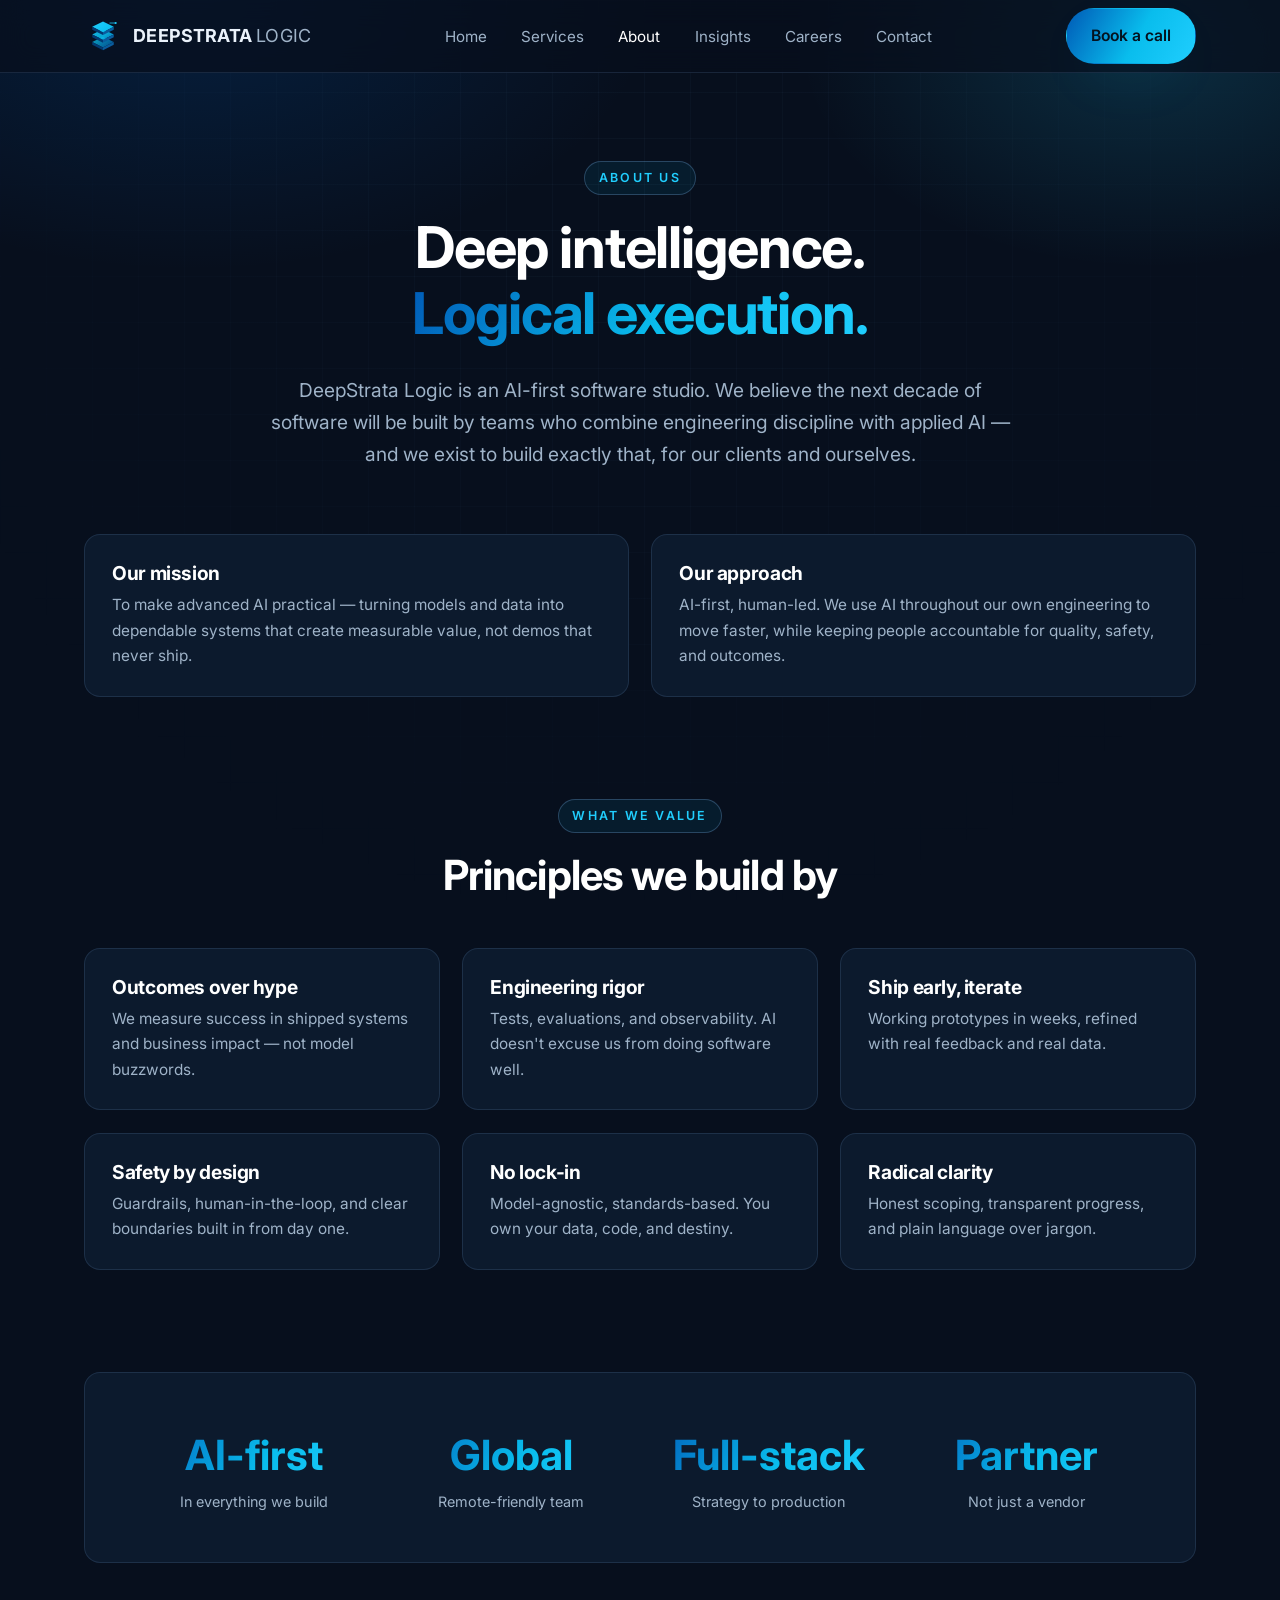
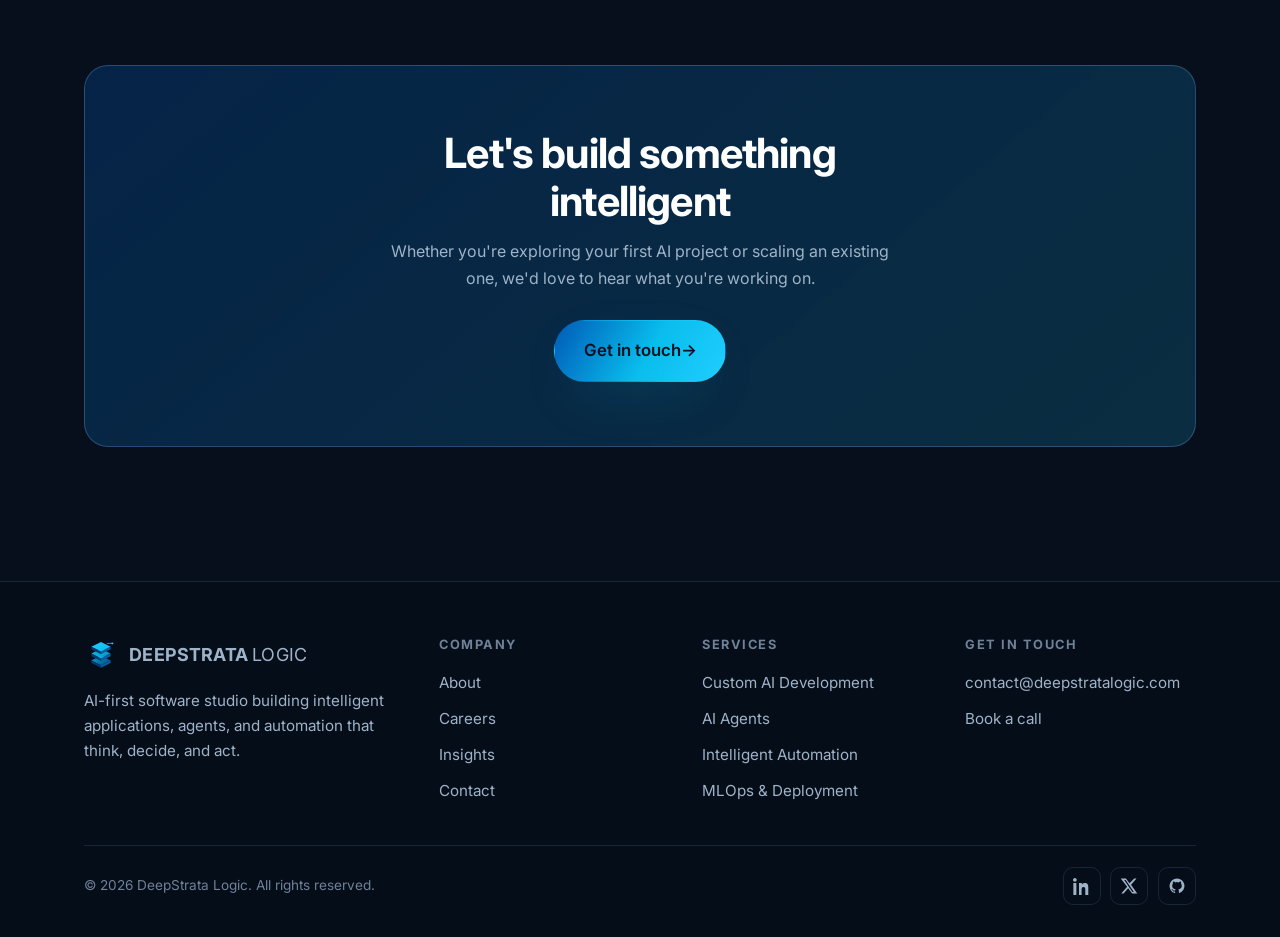
==== about.html @ fe8abc18 "Redesign site: responsive dark-theme multi-page portal Build out the DeepStrata Logic marketing site" ====
<!DOCTYPE html>
<html lang="en">
<head>
  <meta charset="UTF-8">
  <meta name="viewport" content="width=device-width, initial-scale=1.0">
  <title>About — DeepStrata Logic</title>
  <meta name="description" content="DeepStrata Logic is an AI-first software studio. Learn about our mission, values, and how we build AI systems that think, decide, and act.">
  <link rel="icon" type="image/svg+xml" href="assets/favicon.svg">
  <link rel="apple-touch-icon" href="assets/favicon.svg">
  <meta name="theme-color" content="#070f1d">
  <link rel="preconnect" href="https://fonts.googleapis.com">
  <link rel="preconnect" href="https://fonts.gstatic.com" crossorigin>
  <link href="https://fonts.googleapis.com/css2?family=Inter:wght@300;400;500;600;700;800&display=swap" rel="stylesheet">
  <link rel="stylesheet" href="assets/styles.css">
</head>
<body>
  <header class="site-header">
    <div class="container nav">
      <a class="brand" href="index.html" aria-label="DeepStrata Logic home">
        <img src="assets/logo-mark.svg" alt="">
        <span class="brand-word">DEEPSTRATA <span class="thin">LOGIC</span></span>
      </a>
      <nav>
        <ul class="nav-links">
          <li><a href="index.html">Home</a></li>
          <li><a href="services.html">Services</a></li>
          <li><a href="about.html" class="active">About</a></li>
          <li><a href="blog.html">Insights</a></li>
          <li><a href="careers.html">Careers</a></li>
          <li><a href="contact.html">Contact</a></li>
          <li class="nav-links-cta"><a class="btn btn-primary" href="contact.html">Book a call</a></li>
        </ul>
      </nav>
      <div class="nav-cta">
        <a class="btn btn-primary" href="contact.html">Book a call</a>
        <button class="nav-toggle" aria-label="Toggle menu" aria-expanded="false">
          <svg viewBox="0 0 24 24" fill="none" stroke="currentColor" stroke-width="2"><path d="M4 7h16M4 12h16M4 17h16" stroke-linecap="round"/></svg>
        </button>
      </div>
    </div>
  </header>

  <main>
    <section class="page-hero">
      <div class="container">
        <span class="eyebrow reveal">About us</span>
        <h1 class="reveal">Deep intelligence.<br><span class="text-grad">Logical execution.</span></h1>
        <p class="lead reveal">DeepStrata Logic is an AI-first software studio. We believe the next decade of software will be built by teams who combine engineering discipline with applied AI — and we exist to build exactly that, for our clients and ourselves.</p>
      </div>
    </section>

    <section class="section" style="padding-top:1rem">
      <div class="container">
        <div class="grid grid-2" style="gap:1.4rem">
          <div class="card reveal">
            <h3>Our mission</h3>
            <p class="muted">To make advanced AI practical — turning models and data into dependable systems that create measurable value, not demos that never ship.</p>
          </div>
          <div class="card reveal">
            <h3>Our approach</h3>
            <p class="muted">AI-first, human-led. We use AI throughout our own engineering to move faster, while keeping people accountable for quality, safety, and outcomes.</p>
          </div>
        </div>
      </div>
    </section>

    <section class="section" style="padding-top:0">
      <div class="container">
        <div class="section-head center reveal">
          <span class="eyebrow">What we value</span>
          <h2>Principles we build by</h2>
        </div>
        <div class="grid grid-3">
          <div class="card reveal"><h3>Outcomes over hype</h3><p class="muted">We measure success in shipped systems and business impact — not model buzzwords.</p></div>
          <div class="card reveal"><h3>Engineering rigor</h3><p class="muted">Tests, evaluations, and observability. AI doesn't excuse us from doing software well.</p></div>
          <div class="card reveal"><h3>Ship early, iterate</h3><p class="muted">Working prototypes in weeks, refined with real feedback and real data.</p></div>
          <div class="card reveal"><h3>Safety by design</h3><p class="muted">Guardrails, human-in-the-loop, and clear boundaries built in from day one.</p></div>
          <div class="card reveal"><h3>No lock-in</h3><p class="muted">Model-agnostic, standards-based. You own your data, code, and destiny.</p></div>
          <div class="card reveal"><h3>Radical clarity</h3><p class="muted">Honest scoping, transparent progress, and plain language over jargon.</p></div>
        </div>
      </div>
    </section>

    <section class="section" style="padding-top:0">
      <div class="container">
        <div class="card reveal" style="padding:clamp(2rem,4vw,3rem)">
          <div class="stats-band">
            <div><div class="num text-grad">AI-first</div><div class="lbl">In everything we build</div></div>
            <div><div class="num text-grad">Global</div><div class="lbl">Remote-friendly team</div></div>
            <div><div class="num text-grad">Full-stack</div><div class="lbl">Strategy to production</div></div>
            <div><div class="num text-grad">Partner</div><div class="lbl">Not just a vendor</div></div>
          </div>
        </div>
      </div>
    </section>

    <section class="section" style="padding-top:0">
      <div class="container">
        <div class="cta-band reveal">
          <h2>Let's build something intelligent</h2>
          <p>Whether you're exploring your first AI project or scaling an existing one, we'd love to hear what you're working on.</p>
          <a class="btn btn-primary btn-lg" href="contact.html"><span class="btn-arrow">Get in touch</span></a>
        </div>
      </div>
    </section>
  </main>

  <footer class="site-footer">
    <div class="container">
      <div class="footer-grid">
        <div class="footer-brand">
          <a class="brand" href="index.html" style="margin-bottom:1rem">
            <img src="assets/logo-mark.svg" alt="" style="width:34px;height:34px">
            <span class="brand-word">DEEPSTRATA <span class="thin">LOGIC</span></span>
          </a>
          <p>AI-first software studio building intelligent applications, agents, and automation that think, decide, and act.</p>
        </div>
        <div><h4>Company</h4><ul>
          <li><a href="about.html">About</a></li><li><a href="careers.html">Careers</a></li>
          <li><a href="blog.html">Insights</a></li><li><a href="contact.html">Contact</a></li>
        </ul></div>
        <div><h4>Services</h4><ul>
          <li><a href="services.html">Custom AI Development</a></li><li><a href="services.html">AI Agents</a></li>
          <li><a href="services.html">Intelligent Automation</a></li><li><a href="services.html">MLOps & Deployment</a></li>
        </ul></div>
        <div><h4>Get in touch</h4><ul>
          <li><a href="mailto:contact@deepstratalogic.com">contact@deepstratalogic.com</a></li>
          <li><a href="contact.html">Book a call</a></li>
        </ul></div>
      </div>
      <div class="footer-bottom">
        <span>© <span id="year">2026</span> DeepStrata Logic. All rights reserved.</span>
        <div class="social">
          <a href="#" aria-label="LinkedIn"><svg viewBox="0 0 24 24" fill="currentColor"><path d="M4.98 3.5A2.5 2.5 0 1 1 0 3.5a2.5 2.5 0 0 1 4.98 0zM.5 8h4V24h-4V8zM8 8h3.8v2.2h.05c.53-1 1.83-2.2 3.77-2.2 4.03 0 4.78 2.65 4.78 6.1V24h-4v-6.9c0-1.65-.03-3.77-2.3-3.77-2.3 0-2.65 1.8-2.65 3.65V24H8V8z"/></svg></a>
          <a href="#" aria-label="X"><svg viewBox="0 0 24 24" fill="currentColor"><path d="M18.9 2H22l-7.3 8.3L23 22h-6.8l-5.3-6.9L4.8 22H1.7l7.8-8.9L1 2h6.9l4.8 6.3L18.9 2zm-2.4 18h1.9L7.6 4H5.6l10.9 16z"/></svg></a>
          <a href="#" aria-label="GitHub"><svg viewBox="0 0 24 24" fill="currentColor"><path d="M12 2a10 10 0 0 0-3.16 19.49c.5.09.68-.22.68-.48v-1.7c-2.78.6-3.37-1.34-3.37-1.34-.45-1.16-1.11-1.47-1.11-1.47-.9-.62.07-.6.07-.6 1 .07 1.53 1.03 1.53 1.03.9 1.53 2.34 1.09 2.91.83.09-.65.35-1.09.63-1.34-2.22-.25-4.55-1.11-4.55-4.94 0-1.09.39-1.98 1.03-2.68-.1-.25-.45-1.27.1-2.65 0 0 .84-.27 2.75 1.02a9.6 9.6 0 0 1 5 0c1.91-1.29 2.75-1.02 2.75-1.02.55 1.38.2 2.4.1 2.65.64.7 1.03 1.59 1.03 2.68 0 3.84-2.34 4.68-4.57 4.93.36.31.68.92.68 1.85v2.74c0 .27.18.58.69.48A10 10 0 0 0 12 2z"/></svg></a>
        </div>
      </div>
    </div>
  </footer>

  <script src="assets/main.js"></script>
</body>
</html>
---- assets/styles.css ----
/* ==========================================================================
   DeepStrata Logic — shared stylesheet (dark theme)
   Brand: #005AB6 (blue) · #09BDED (sky) · #20CEFE (cyan) · #FFFFFF
   Type:  Inter (Bold headings, Regular body)
   ========================================================================== */

:root {
  --navy-900: #060f1c;
  --navy-850: #0a1626;
  --navy-800: #0d1c30;
  --navy-700: #12263f;
  --navy-600: #1b3a5c;
  --blue: #005AB6;
  --sky: #09BDED;
  --cyan: #20CEFE;
  --white: #ffffff;

  --bg: #070f1d;
  --surface: #0c1a2d;
  --surface-2: #10233b;
  --border: rgba(120, 160, 210, 0.16);
  --border-strong: rgba(120, 170, 220, 0.3);

  --text: #eaf2fb;
  --text-muted: #9fb3c8;
  --text-dim: #6f8298;

  --grad: linear-gradient(120deg, #005AB6 0%, #09BDED 55%, #20CEFE 100%);
  --grad-soft: linear-gradient(120deg, rgba(0,90,182,0.16), rgba(32,206,254,0.14));

  --radius: 16px;
  --radius-sm: 10px;
  --shadow: 0 24px 60px -30px rgba(0, 0, 0, 0.85);
  --shadow-glow: 0 20px 60px -25px rgba(9, 189, 237, 0.45);

  --maxw: 1160px;
  --space: clamp(4rem, 8vw, 7rem);
}

*, *::before, *::after { box-sizing: border-box; }

html { scroll-behavior: smooth; -webkit-text-size-adjust: 100%; }

body {
  margin: 0;
  font-family: 'Inter', system-ui, -apple-system, Segoe UI, Roboto, sans-serif;
  background: var(--bg);
  color: var(--text);
  line-height: 1.65;
  -webkit-font-smoothing: antialiased;
  overflow-x: hidden;
}

/* Ambient background glows */
body::before {
  content: "";
  position: fixed;
  inset: 0;
  z-index: -2;
  background:
    radial-gradient(60% 50% at 15% 0%, rgba(0, 90, 182, 0.22), transparent 60%),
    radial-gradient(50% 45% at 90% 5%, rgba(32, 206, 254, 0.16), transparent 55%),
    var(--bg);
}
body::after {
  content: "";
  position: fixed;
  inset: 0;
  z-index: -1;
  background-image:
    linear-gradient(to right, rgba(120, 170, 220, 0.045) 1px, transparent 1px),
    linear-gradient(to bottom, rgba(120, 170, 220, 0.045) 1px, transparent 1px);
  background-size: 46px 46px;
  mask-image: radial-gradient(circle at 50% 20%, #000 0%, transparent 80%);
  -webkit-mask-image: radial-gradient(circle at 50% 20%, #000 0%, transparent 80%);
}

img { max-width: 100%; display: block; }
a { color: inherit; text-decoration: none; }

h1, h2, h3, h4 { line-height: 1.15; margin: 0 0 0.5em; font-weight: 700; letter-spacing: -0.02em; color: #fff; overflow-wrap: break-word; }
h1 { font-size: clamp(2.2rem, 5.2vw, 3.6rem); }
h2 { font-size: clamp(1.7rem, 3.6vw, 2.6rem); }
h3 { font-size: 1.2rem; }
p { margin: 0 0 1rem; }

.container { width: 100%; max-width: var(--maxw); margin: 0 auto; padding: 0 1.5rem; }
.section { padding: var(--space) 0; }
.text-grad {
  background: var(--grad);
  -webkit-background-clip: text; background-clip: text; color: transparent;
}
.center { text-align: center; }
.muted { color: var(--text-muted); }
.sr-only { position: absolute; width: 1px; height: 1px; padding: 0; margin: -1px; overflow: hidden; clip: rect(0,0,0,0); white-space: nowrap; border: 0; }
.eyebrow {
  display: inline-block;
  font-size: 0.78rem; font-weight: 600; letter-spacing: 0.18em; text-transform: uppercase;
  color: var(--cyan);
  padding: 0.35rem 0.85rem;
  border: 1px solid var(--border-strong);
  border-radius: 999px;
  background: rgba(9, 189, 237, 0.08);
  margin-bottom: 1.2rem;
}
.lead { font-size: clamp(1.05rem, 1.6vw, 1.2rem); color: var(--text-muted); max-width: 62ch; }
.section-head { max-width: 60ch; margin: 0 auto 3rem; }
.section-head.center { text-align: center; }

/* ---------- Buttons ---------- */
.btn {
  display: inline-flex; align-items: center; gap: 0.5rem;
  font-weight: 600; font-size: 0.98rem;
  padding: 0.85rem 1.5rem; border-radius: 999px;
  border: 1px solid transparent; cursor: pointer;
  transition: transform .18s ease, box-shadow .18s ease, background .18s ease, border-color .18s ease;
  white-space: nowrap;
}
.btn:hover { transform: translateY(-2px); }
.btn-primary { background: var(--grad); color: #04121f; box-shadow: var(--shadow-glow); }
.btn-primary:hover { box-shadow: 0 26px 70px -22px rgba(9,189,237,.6); }
.btn-ghost { background: rgba(255,255,255,0.03); color: #fff; border-color: var(--border-strong); }
.btn-ghost:hover { background: rgba(255,255,255,0.07); border-color: var(--cyan); }
.btn-lg { padding: 1rem 1.8rem; font-size: 1.05rem; }
.btn-arrow::after { content: "\2192"; transition: transform .18s ease; }
.btn:hover .btn-arrow::after, .btn-arrow:hover::after { transform: translateX(3px); }

/* ---------- Header / nav ---------- */
.site-header {
  position: sticky; top: 0; z-index: 50;
  backdrop-filter: blur(14px);
  background: rgba(7, 15, 29, 0.72);
  border-bottom: 1px solid var(--border);
}
.nav {
  display: flex; align-items: center; justify-content: space-between;
  height: 72px;
}
.brand { display: flex; align-items: center; gap: 0.7rem; font-weight: 700; }
.brand img { width: 38px; height: 38px; }
.brand-word { font-size: 1.12rem; letter-spacing: 0.01em; }
.brand-word .thin { font-weight: 400; color: var(--text-muted); }
.nav-links { display: flex; align-items: center; gap: 0.35rem; list-style: none; margin: 0; padding: 0; }
.nav-links a {
  padding: 0.5rem 0.9rem; border-radius: 999px;
  font-size: 0.95rem; color: var(--text-muted);
  transition: color .15s, background .15s;
}
.nav-links a:hover { color: #fff; background: rgba(255,255,255,0.05); }
.nav-links a.active { color: #fff; }
.nav-cta { display: flex; align-items: center; gap: 0.6rem; }
.nav-toggle {
  display: none; background: none; border: 1px solid var(--border-strong);
  border-radius: 10px; width: 42px; height: 42px; cursor: pointer;
  color: #fff; align-items: center; justify-content: center;
}
.nav-toggle svg { width: 22px; height: 22px; }

/* ---------- Hero ---------- */
.hero { padding: clamp(3.5rem, 8vw, 6.5rem) 0 clamp(3rem, 6vw, 5rem); }
.hero-grid { display: grid; grid-template-columns: 1.1fr 0.9fr; gap: 3rem; align-items: center; }
.hero-grid > * { min-width: 0; }
.hero-visual { overflow: hidden; }
.codeline { overflow-wrap: anywhere; }
.hero h1 { margin-bottom: 1.1rem; }
.hero .lead { margin-bottom: 2rem; }
.hero-actions { display: flex; flex-wrap: wrap; gap: 0.9rem; margin-bottom: 2.4rem; }
.hero-stats { display: flex; flex-wrap: wrap; gap: 2rem; }
.hero-stats .num { font-size: 1.7rem; font-weight: 700; color: #fff; }
.hero-stats .lbl { font-size: 0.85rem; color: var(--text-dim); }

/* Hero visual (floating panel) */
.hero-visual {
  position: relative; border-radius: 22px; padding: 1.6rem;
  background: linear-gradient(160deg, rgba(16,35,59,0.9), rgba(8,18,32,0.9));
  border: 1px solid var(--border); box-shadow: var(--shadow);
}
.hero-visual .glow {
  position: absolute; inset: -1px; border-radius: 22px; padding: 1px;
  background: var(--grad); -webkit-mask: linear-gradient(#000 0 0) content-box, linear-gradient(#000 0 0);
  -webkit-mask-composite: xor; mask-composite: exclude; opacity: 0.5; pointer-events: none;
}
.codeline { display: flex; gap: 0.5rem; align-items: center; font-family: ui-monospace, SFMono-Regular, Menlo, monospace; font-size: 0.82rem; color: var(--text-muted); padding: 0.35rem 0; }
.codeline .dot { width: 8px; height: 8px; border-radius: 50%; background: var(--cyan); flex: none; }
.hero-visual .bar { height: 8px; border-radius: 999px; background: rgba(120,170,220,0.12); margin: 0.55rem 0; overflow: hidden; }
.hero-visual .bar i { display: block; height: 100%; background: var(--grad); border-radius: 999px; }
.hero-visual .chip { display:inline-block; font-size:.72rem; padding:.25rem .6rem; border-radius:999px; border:1px solid var(--border-strong); color:var(--cyan); margin:.2rem .3rem 0 0;}

/* ---------- Cards / grids ---------- */
.grid { display: grid; gap: 1.4rem; }
.grid-2 { grid-template-columns: repeat(2, 1fr); }
.grid-3 { grid-template-columns: repeat(3, 1fr); }
.grid-4 { grid-template-columns: repeat(4, 1fr); }

.card {
  background: var(--surface);
  border: 1px solid var(--border);
  border-radius: var(--radius);
  padding: 1.7rem;
  transition: transform .2s ease, border-color .2s ease, box-shadow .2s ease;
}
.card:hover { transform: translateY(-4px); border-color: var(--border-strong); box-shadow: var(--shadow); }
.card h3 { margin-bottom: 0.5rem; }
.card p { color: var(--text-muted); margin: 0; font-size: 0.96rem; }
.card .icon {
  width: 48px; height: 48px; border-radius: 12px; margin-bottom: 1.1rem;
  display: grid; place-items: center;
  background: var(--grad-soft); border: 1px solid var(--border-strong);
  color: var(--cyan);
}
.card .icon svg { width: 24px; height: 24px; }
.card-link { color: var(--cyan); font-weight: 600; font-size: 0.9rem; display: inline-flex; gap: .35rem; margin-top: 1rem; }

/* Feature list with numbers */
.steps { counter-reset: step; }
.step { display: flex; gap: 1.1rem; padding: 1.3rem 0; border-top: 1px solid var(--border); }
.step:first-child { border-top: 0; }
.step .n {
  counter-increment: step; flex: none;
  width: 40px; height: 40px; border-radius: 10px; display: grid; place-items: center;
  font-weight: 700; color: #04121f; background: var(--grad);
}
.step .n::before { content: counter(step, decimal-leading-zero); }
.step h3 { margin-bottom: .25rem; }
.step p { color: var(--text-muted); margin: 0; }

/* Stat band */
.stats-band { display: grid; grid-template-columns: repeat(4,1fr); gap: 1rem; text-align: center; }
.stats-band .num { font-size: clamp(1.8rem, 4vw, 2.6rem); font-weight: 700; }
.stats-band .lbl { color: var(--text-muted); font-size: 0.9rem; }

/* CTA band */
.cta-band {
  position: relative; overflow: hidden;
  border-radius: 24px; padding: clamp(2.5rem, 5vw, 4rem);
  background: linear-gradient(140deg, rgba(0,90,182,0.28), rgba(32,206,254,0.16));
  border: 1px solid var(--border-strong); text-align: center;
}
.cta-band h2 { max-width: 20ch; margin: 0 auto 0.8rem; }
.cta-band p { color: var(--text-muted); max-width: 52ch; margin: 0 auto 1.8rem; }

/* Pills / tags */
.pill-row { display: flex; flex-wrap: wrap; gap: .6rem; justify-content: center; }
.pill { border: 1px solid var(--border-strong); border-radius: 999px; padding: .5rem 1rem; font-size: .85rem; color: var(--text-muted); background: rgba(255,255,255,.02); }

/* ---------- Page hero (inner pages) ---------- */
.page-hero { padding: clamp(3.5rem, 7vw, 5.5rem) 0 clamp(2rem, 4vw, 3rem); text-align: center; }
.page-hero .lead { margin: 0 auto; }

/* ---------- Blog cards ---------- */
.post { display: flex; flex-direction: column; }
.post .thumb { height: 160px; border-radius: 12px; margin-bottom: 1.1rem; background: var(--grad-soft); border: 1px solid var(--border); position: relative; overflow: hidden; }
.post .thumb::after { content:""; position:absolute; inset:0; background: radial-gradient(circle at 30% 30%, rgba(32,206,254,.35), transparent 60%); }
.post .meta { font-size: .8rem; color: var(--text-dim); display: flex; gap: .6rem; margin-bottom: .5rem; }
.post .tag { color: var(--cyan); }
.post h3 { font-size: 1.1rem; }

/* ---------- Careers ---------- */
.role {
  display: flex; align-items: center; justify-content: space-between; gap: 1rem;
  padding: 1.3rem 1.5rem; border: 1px solid var(--border); border-radius: var(--radius);
  background: var(--surface); transition: border-color .2s, transform .2s;
}
.role:hover { border-color: var(--border-strong); transform: translateY(-2px); }
.role .role-meta { display: flex; gap: .8rem; flex-wrap: wrap; color: var(--text-dim); font-size: .85rem; margin-top: .3rem; }
.role .role-meta span { display: inline-flex; align-items: center; gap: .3rem; }

/* ---------- Forms ---------- */
.form-grid { display: grid; gap: 1.1rem; }
.field { display: flex; flex-direction: column; gap: .4rem; }
.field label { font-size: .85rem; color: var(--text-muted); font-weight: 500; }
.field input, .field textarea, .field select {
  width: 100%; padding: .85rem 1rem; border-radius: var(--radius-sm);
  background: var(--surface-2); border: 1px solid var(--border);
  color: #fff; font: inherit; transition: border-color .15s, box-shadow .15s;
}
.field input:focus, .field textarea:focus, .field select:focus {
  outline: none; border-color: var(--cyan); box-shadow: 0 0 0 3px rgba(32,206,254,.15);
}
.field textarea { resize: vertical; min-height: 130px; }
.contact-grid { display: grid; grid-template-columns: 0.9fr 1.1fr; gap: 3rem; align-items: start; }
.contact-info .item { display: flex; gap: .9rem; padding: 1rem 0; border-top: 1px solid var(--border); }
.contact-info .item:first-child { border-top: 0; }
.contact-info .item .ic { color: var(--cyan); flex: none; }
.contact-info a { color: var(--cyan); }

/* ---------- Footer ---------- */
.site-footer { border-top: 1px solid var(--border); margin-top: 2rem; background: rgba(6,12,24,0.6); }
.footer-grid { display: grid; grid-template-columns: 1.4fr 1fr 1fr 1fr; gap: 2rem; padding: 3.5rem 0 2rem; }
.site-footer h4 { font-size: .8rem; letter-spacing: .12em; text-transform: uppercase; color: var(--text-dim); margin-bottom: 1rem; }
.site-footer ul { list-style: none; margin: 0; padding: 0; }
.site-footer li { margin-bottom: .6rem; }
.site-footer a { color: var(--text-muted); font-size: .95rem; }
.site-footer a:hover { color: #fff; }
.footer-brand p { color: var(--text-muted); font-size: .95rem; max-width: 34ch; }
.footer-bottom { display: flex; flex-wrap: wrap; gap: 1rem; justify-content: space-between; align-items: center; padding: 1.3rem 0 2rem; border-top: 1px solid var(--border); color: var(--text-dim); font-size: .85rem; }
.social { display: flex; gap: .6rem; }
.social a { width: 38px; height: 38px; border-radius: 10px; border: 1px solid var(--border); display: grid; place-items: center; color: var(--text-muted); }
.social a:hover { color: #fff; border-color: var(--cyan); }
.social svg { width: 18px; height: 18px; }

/* ---------- Reveal on scroll ---------- */
.reveal { opacity: 0; transform: translateY(18px); transition: opacity .6s ease, transform .6s ease; }
.reveal.in { opacity: 1; transform: none; }

/* ---------- Responsive ---------- */
@media (max-width: 940px) {
  .hero-grid { grid-template-columns: 1fr; }
  .hero-visual { order: -1; }
  .contact-grid { grid-template-columns: 1fr; }
  .footer-grid { grid-template-columns: 1fr 1fr; }
  .grid-4 { grid-template-columns: repeat(2, 1fr); }
  .stats-band { grid-template-columns: repeat(2, 1fr); gap: 2rem 1rem; }
}
@media (min-width: 761px) {
  .nav-links-cta { display: none; }
}
@media (max-width: 760px) {
  .nav-links, .nav-cta .btn { display: none; }
  .nav-toggle { display: inline-flex; }
  .site-header.open .nav-links {
    display: flex; position: absolute; left: 0; right: 0; top: 72px;
    flex-direction: column; align-items: stretch; gap: .2rem;
    background: rgba(9, 18, 32, 0.98); backdrop-filter: blur(14px);
    padding: 1rem 1.5rem 1.5rem; border-bottom: 1px solid var(--border);
    box-shadow: var(--shadow);
  }
  .site-header.open .nav-links a { padding: .8rem 1rem; border-radius: 10px; }
  .nav-links-cta { margin-top: .5rem; }
  .nav-links-cta a { justify-content: center; }
}
@media (max-width: 620px) {
  .grid-2, .grid-3, .grid-4 { grid-template-columns: 1fr; }
  .footer-grid { grid-template-columns: 1fr; }
  .role { flex-direction: column; align-items: flex-start; }
  .hero-stats { gap: 1.4rem; }
}

@media (prefers-reduced-motion: reduce) {
  * { scroll-behavior: auto !important; }
  .reveal { opacity: 1; transform: none; transition: none; }
}
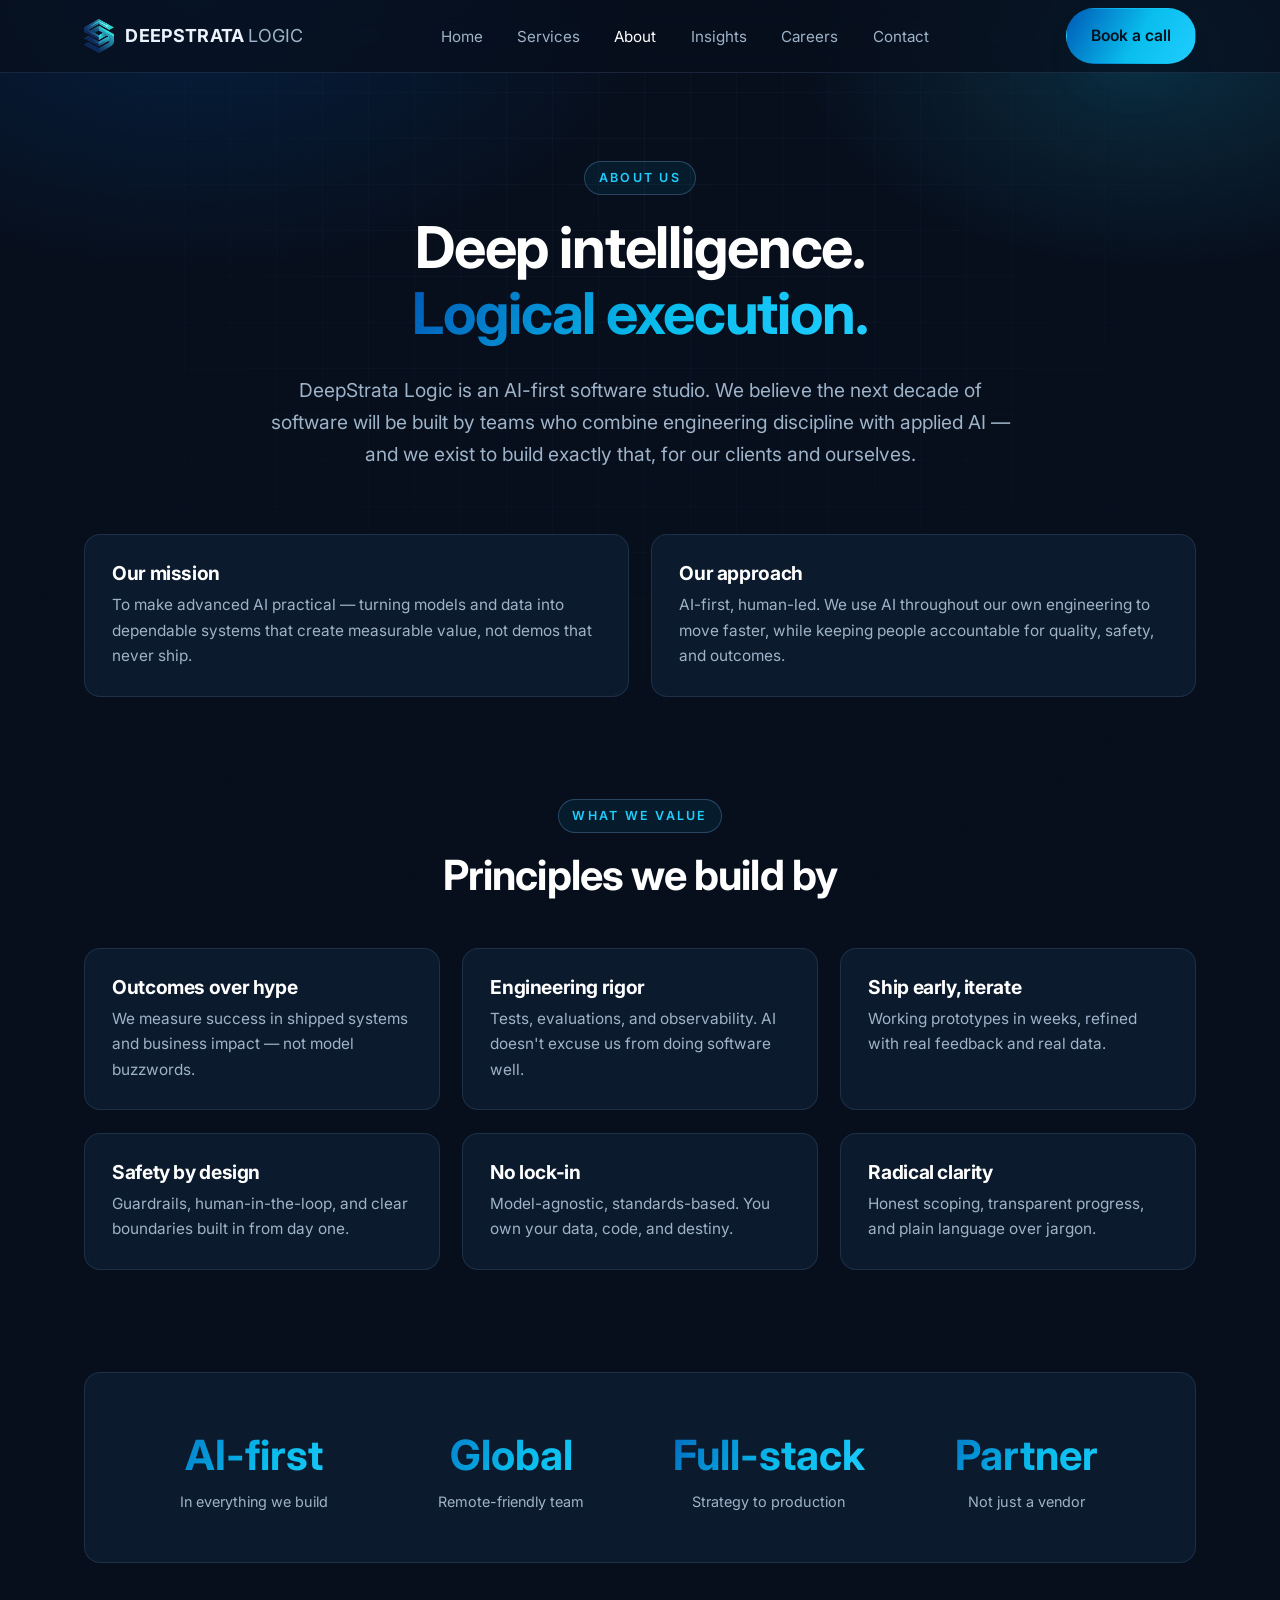
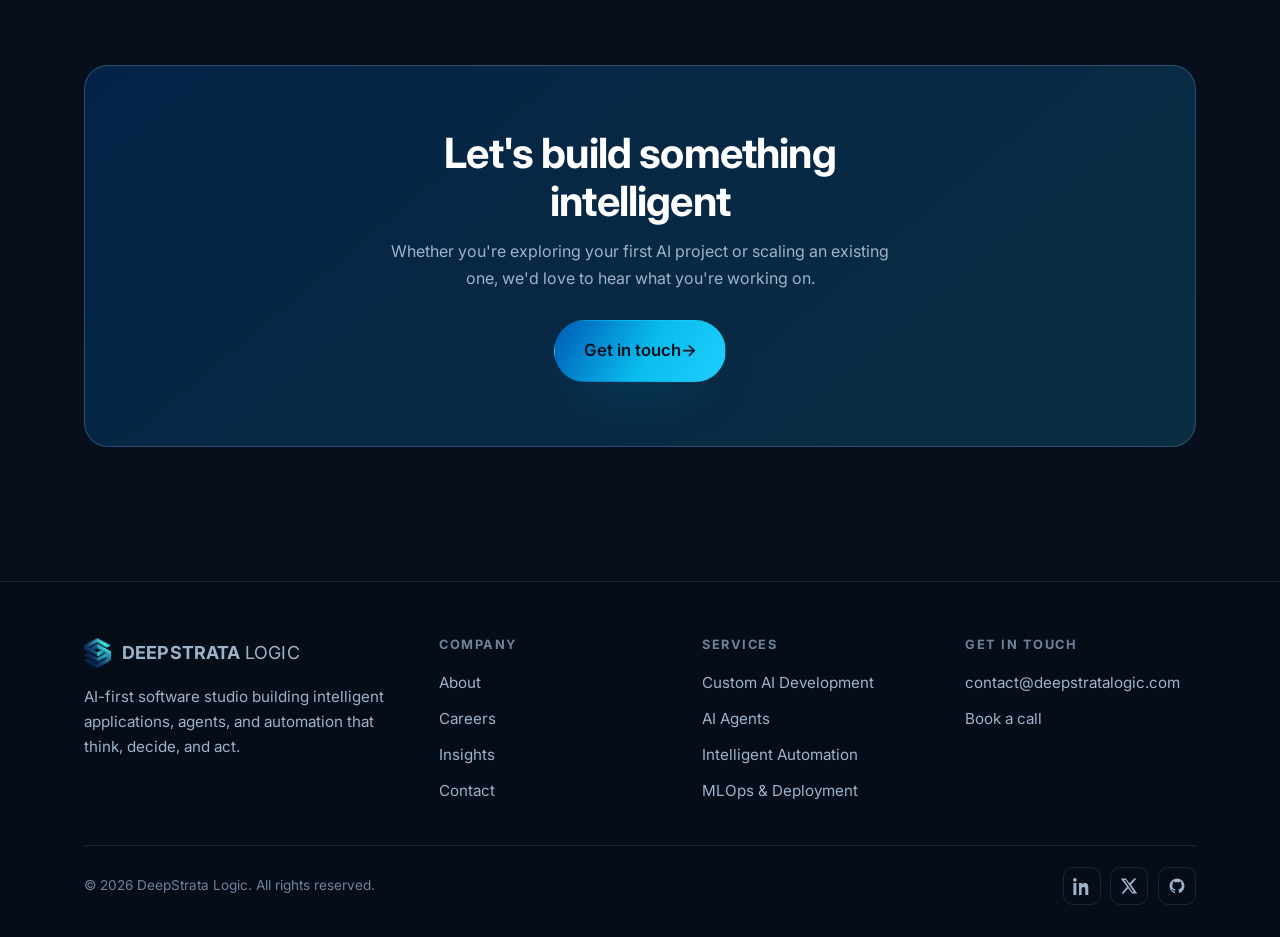
==== commit c23da9ed: "Use real DeepStrata Logic symbol for header logo and favicon Extract the actual isometric symbol fro" ====
--- a/about.html
+++ b/about.html
@@ -5,8 +5,8 @@
   <meta name="viewport" content="width=device-width, initial-scale=1.0">
   <title>About — DeepStrata Logic</title>
   <meta name="description" content="DeepStrata Logic is an AI-first software studio. Learn about our mission, values, and how we build AI systems that think, decide, and act.">
-  <link rel="icon" type="image/svg+xml" href="assets/favicon.svg">
-  <link rel="apple-touch-icon" href="assets/favicon.svg">
+  <link rel="icon" type="image/png" sizes="512x512" href="assets/favicon.png">
+  <link rel="apple-touch-icon" href="assets/apple-touch-icon.png">
   <meta name="theme-color" content="#070f1d">
   <link rel="preconnect" href="https://fonts.googleapis.com">
   <link rel="preconnect" href="https://fonts.gstatic.com" crossorigin>
@@ -17,7 +17,7 @@
   <header class="site-header">
     <div class="container nav">
       <a class="brand" href="index.html" aria-label="DeepStrata Logic home">
-        <img src="assets/logo-mark.svg" alt="">
+        <img src="assets/logo-symbol.png" alt="">
         <span class="brand-word">DEEPSTRATA <span class="thin">LOGIC</span></span>
       </a>
       <nav>
@@ -110,7 +110,7 @@
       <div class="footer-grid">
         <div class="footer-brand">
           <a class="brand" href="index.html" style="margin-bottom:1rem">
-            <img src="assets/logo-mark.svg" alt="" style="width:34px;height:34px">
+            <img src="assets/logo-symbol.png" alt="" style="height:30px;width:auto">
             <span class="brand-word">DEEPSTRATA <span class="thin">LOGIC</span></span>
           </a>
           <p>AI-first software studio building intelligent applications, agents, and automation that think, decide, and act.</p>
--- a/assets/styles.css
+++ b/assets/styles.css
@@ -137,7 +137,7 @@
   height: 72px;
 }
 .brand { display: flex; align-items: center; gap: 0.7rem; font-weight: 700; }
-.brand img { width: 38px; height: 38px; }
+.brand img { height: 34px; width: auto; }
 .brand-word { font-size: 1.12rem; letter-spacing: 0.01em; }
 .brand-word .thin { font-weight: 400; color: var(--text-muted); }
 .nav-links { display: flex; align-items: center; gap: 0.35rem; list-style: none; margin: 0; padding: 0; }
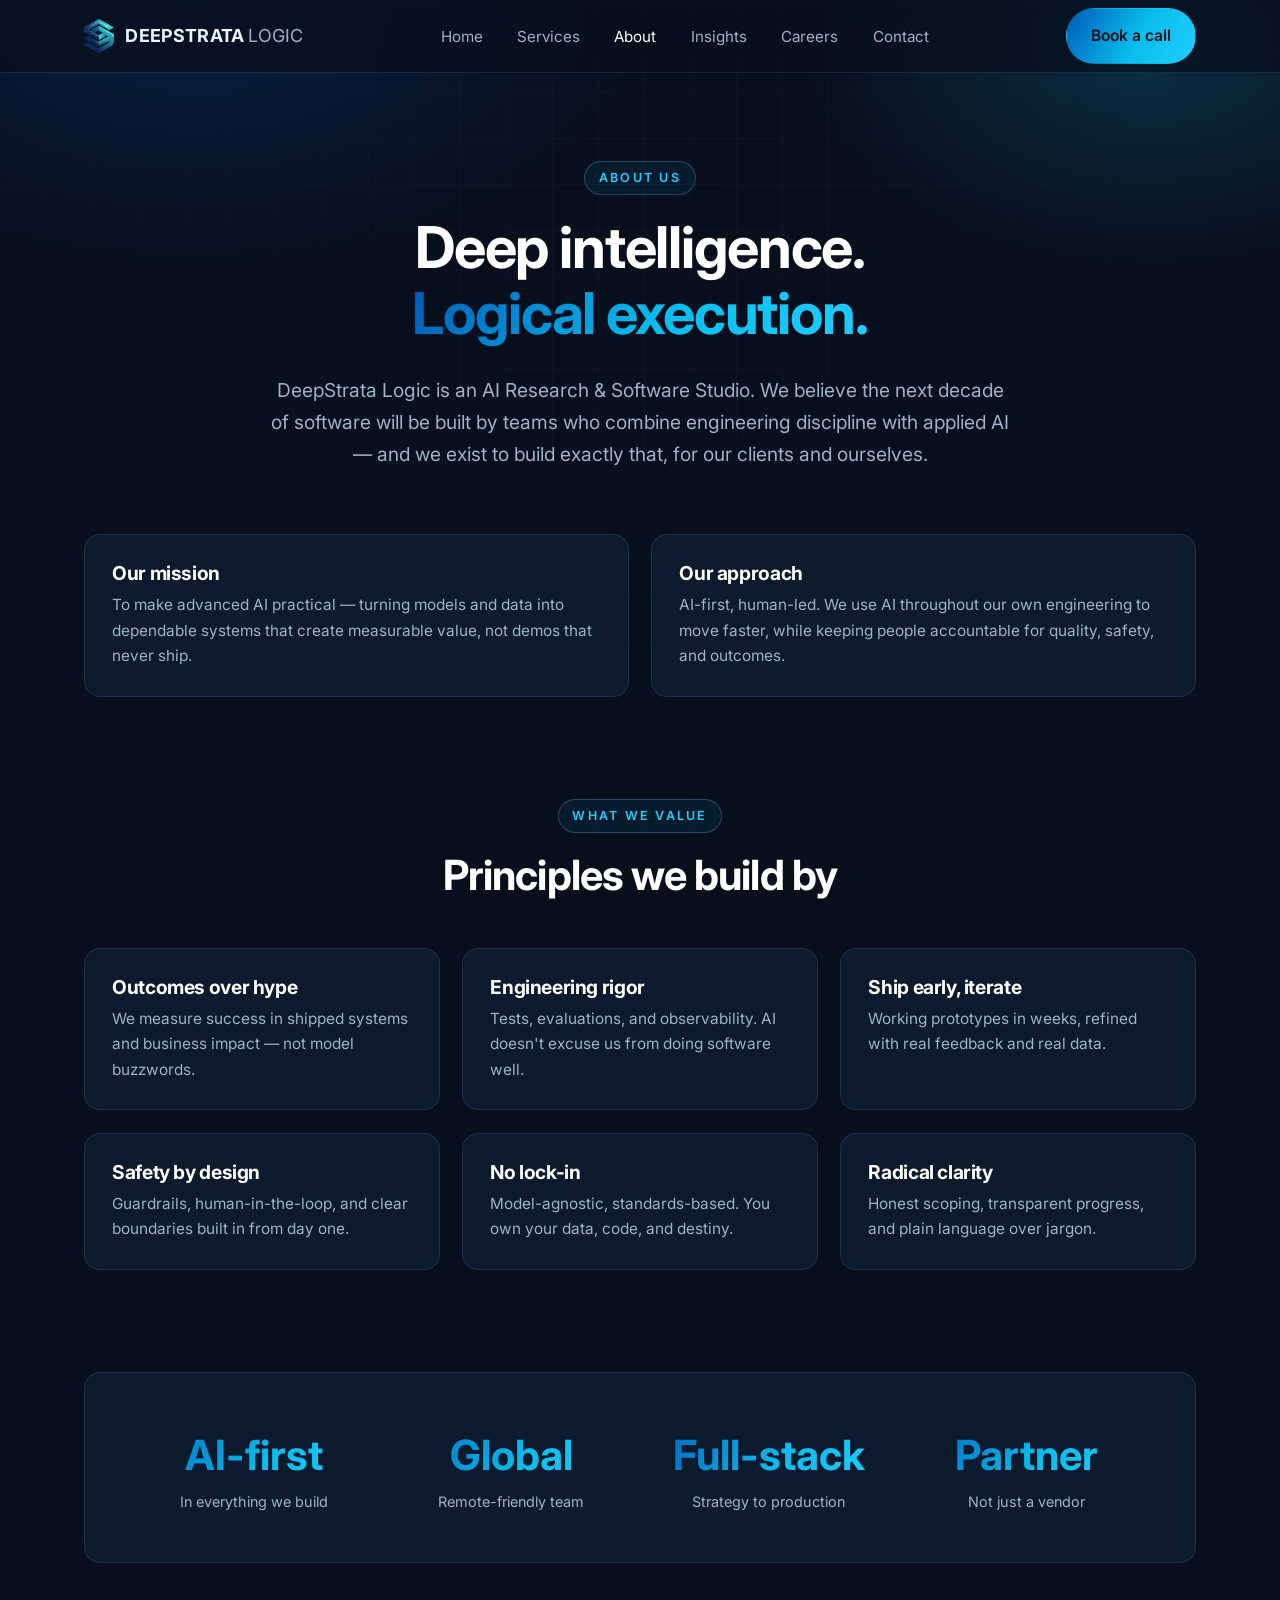
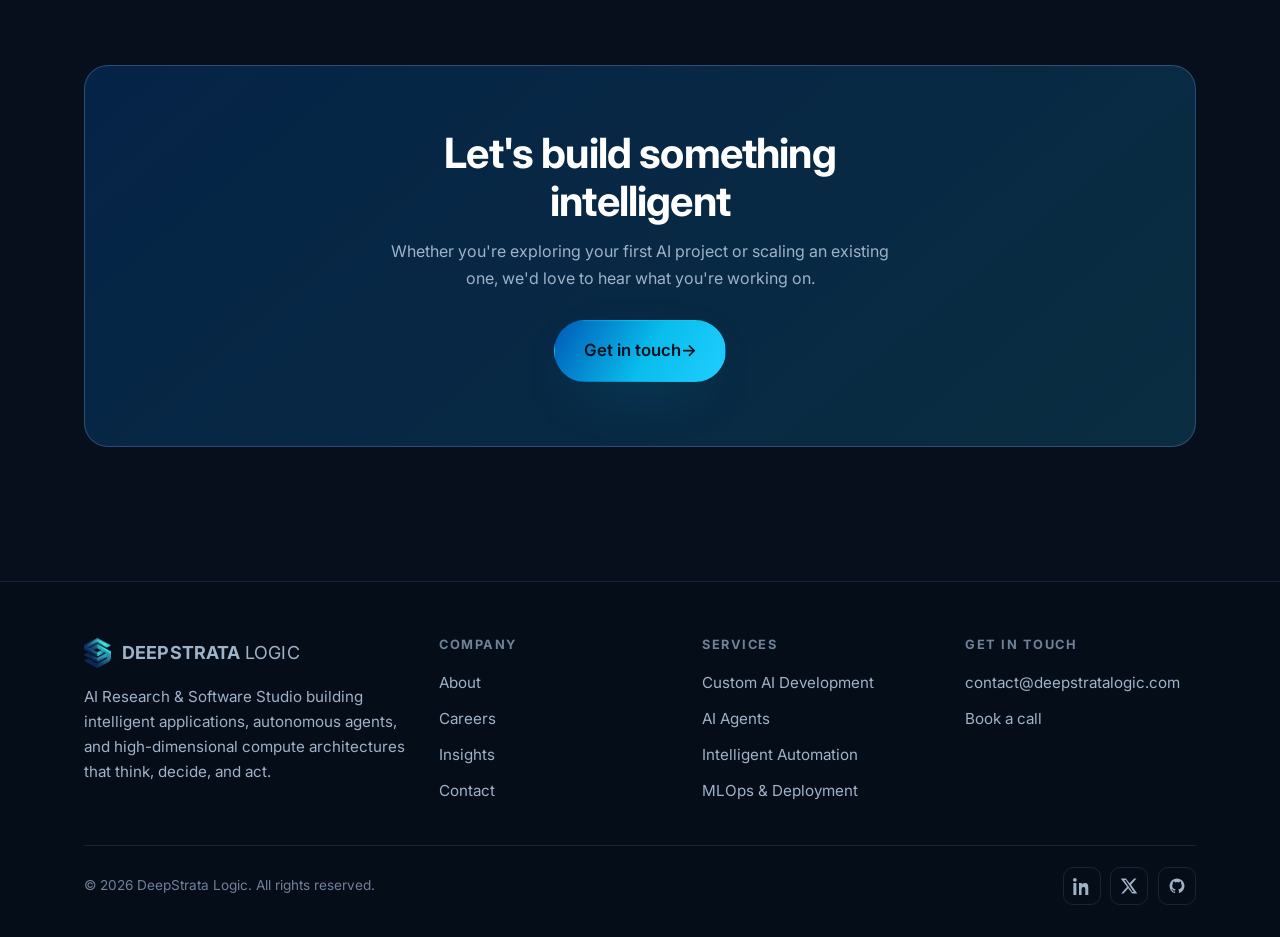
==== commit d1c7c8c7: "Sharpen positioning toward AI R&D + add delivery-oversight content - Reframe hero and footer as an "" ====
--- a/about.html
+++ b/about.html
@@ -45,7 +45,7 @@
       <div class="container">
         <span class="eyebrow reveal">About us</span>
         <h1 class="reveal">Deep intelligence.<br><span class="text-grad">Logical execution.</span></h1>
-        <p class="lead reveal">DeepStrata Logic is an AI-first software studio. We believe the next decade of software will be built by teams who combine engineering discipline with applied AI — and we exist to build exactly that, for our clients and ourselves.</p>
+        <p class="lead reveal">DeepStrata Logic is an AI Research &amp; Software Studio. We believe the next decade of software will be built by teams who combine engineering discipline with applied AI — and we exist to build exactly that, for our clients and ourselves.</p>
       </div>
     </section>
 
@@ -113,7 +113,7 @@
             <img src="assets/logo-symbol.png" alt="" style="height:30px;width:auto">
             <span class="brand-word">DEEPSTRATA <span class="thin">LOGIC</span></span>
           </a>
-          <p>AI-first software studio building intelligent applications, agents, and automation that think, decide, and act.</p>
+          <p>AI Research &amp; Software Studio building intelligent applications, autonomous agents, and high-dimensional compute architectures that think, decide, and act.</p>
         </div>
         <div><h4>Company</h4><ul>
           <li><a href="about.html">About</a></li><li><a href="careers.html">Careers</a></li>
@@ -133,7 +133,7 @@
         <div class="social">
           <a href="#" aria-label="LinkedIn"><svg viewBox="0 0 24 24" fill="currentColor"><path d="M4.98 3.5A2.5 2.5 0 1 1 0 3.5a2.5 2.5 0 0 1 4.98 0zM.5 8h4V24h-4V8zM8 8h3.8v2.2h.05c.53-1 1.83-2.2 3.77-2.2 4.03 0 4.78 2.65 4.78 6.1V24h-4v-6.9c0-1.65-.03-3.77-2.3-3.77-2.3 0-2.65 1.8-2.65 3.65V24H8V8z"/></svg></a>
           <a href="#" aria-label="X"><svg viewBox="0 0 24 24" fill="currentColor"><path d="M18.9 2H22l-7.3 8.3L23 22h-6.8l-5.3-6.9L4.8 22H1.7l7.8-8.9L1 2h6.9l4.8 6.3L18.9 2zm-2.4 18h1.9L7.6 4H5.6l10.9 16z"/></svg></a>
-          <a href="#" aria-label="GitHub"><svg viewBox="0 0 24 24" fill="currentColor"><path d="M12 2a10 10 0 0 0-3.16 19.49c.5.09.68-.22.68-.48v-1.7c-2.78.6-3.37-1.34-3.37-1.34-.45-1.16-1.11-1.47-1.11-1.47-.9-.62.07-.6.07-.6 1 .07 1.53 1.03 1.53 1.03.9 1.53 2.34 1.09 2.91.83.09-.65.35-1.09.63-1.34-2.22-.25-4.55-1.11-4.55-4.94 0-1.09.39-1.98 1.03-2.68-.1-.25-.45-1.27.1-2.65 0 0 .84-.27 2.75 1.02a9.6 9.6 0 0 1 5 0c1.91-1.29 2.75-1.02 2.75-1.02.55 1.38.2 2.4.1 2.65.64.7 1.03 1.59 1.03 2.68 0 3.84-2.34 4.68-4.57 4.93.36.31.68.92.68 1.85v2.74c0 .27.18.58.69.48A10 10 0 0 0 12 2z"/></svg></a>
+          <a href="https://github.com/DeepStrataLogic" target="_blank" rel="noopener" aria-label="GitHub"><svg viewBox="0 0 24 24" fill="currentColor"><path d="M12 2a10 10 0 0 0-3.16 19.49c.5.09.68-.22.68-.48v-1.7c-2.78.6-3.37-1.34-3.37-1.34-.45-1.16-1.11-1.47-1.11-1.47-.9-.62.07-.6.07-.6 1 .07 1.53 1.03 1.53 1.03.9 1.53 2.34 1.09 2.91.83.09-.65.35-1.09.63-1.34-2.22-.25-4.55-1.11-4.55-4.94 0-1.09.39-1.98 1.03-2.68-.1-.25-.45-1.27.1-2.65 0 0 .84-.27 2.75 1.02a9.6 9.6 0 0 1 5 0c1.91-1.29 2.75-1.02 2.75-1.02.55 1.38.2 2.4.1 2.65.64.7 1.03 1.59 1.03 2.68 0 3.84-2.34 4.68-4.57 4.93.36.31.68.92.68 1.85v2.74c0 .27.18.58.69.48A10 10 0 0 0 12 2z"/></svg></a>
         </div>
       </div>
     </div>
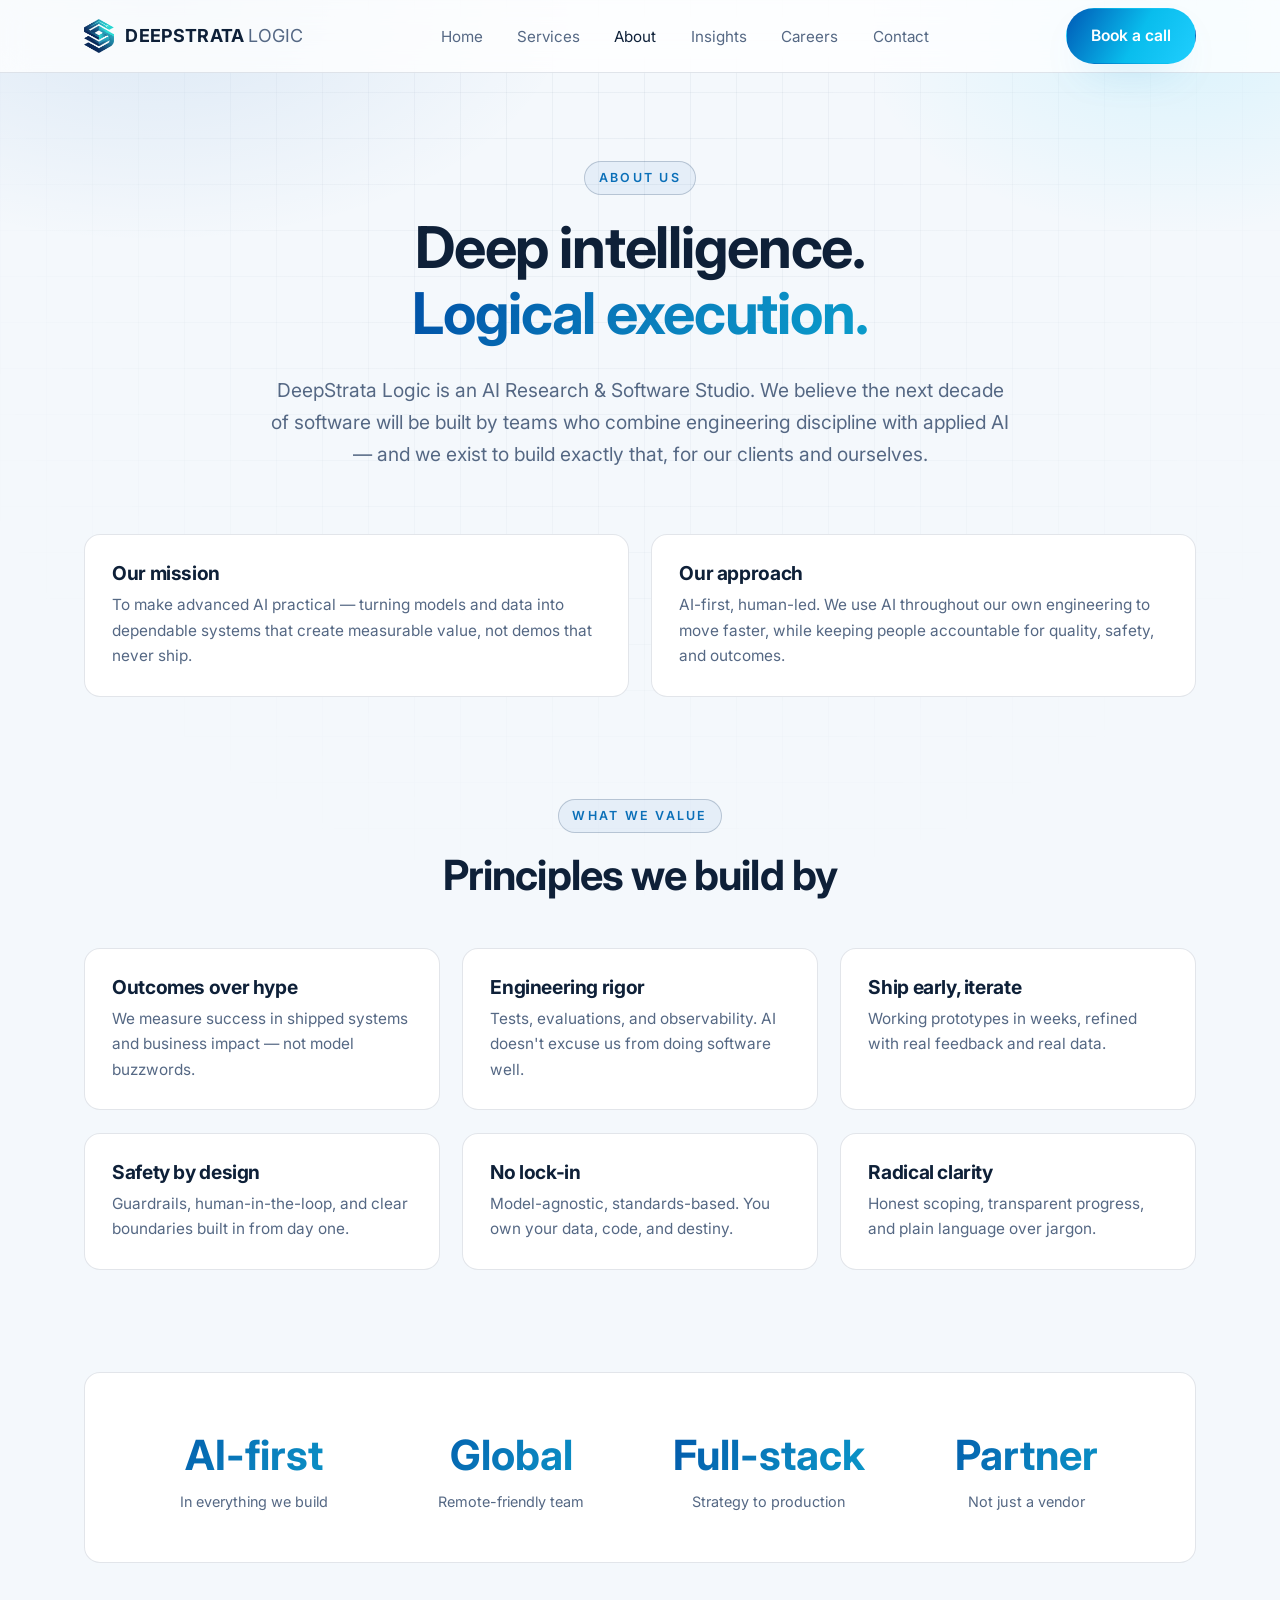
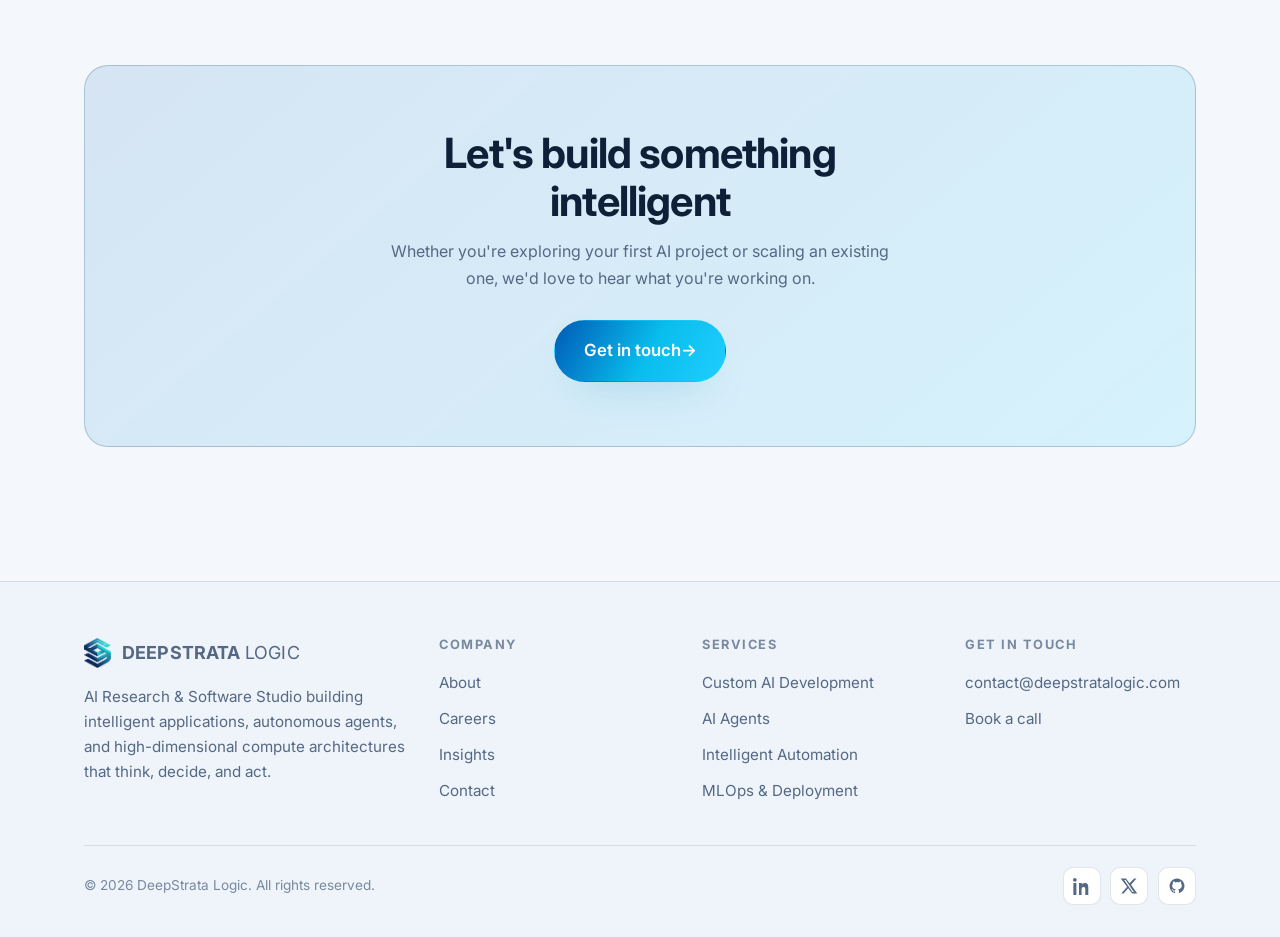
==== commit 64c8e213: "Switch site to light theme Rework the color system in styles.css for a light theme (white surfaces, " ====
--- a/about.html
+++ b/about.html
@@ -7,7 +7,7 @@
   <meta name="description" content="DeepStrata Logic is an AI-first software studio. Learn about our mission, values, and how we build AI systems that think, decide, and act.">
   <link rel="icon" type="image/png" sizes="512x512" href="assets/favicon.png">
   <link rel="apple-touch-icon" href="assets/apple-touch-icon.png">
-  <meta name="theme-color" content="#070f1d">
+  <meta name="theme-color" content="#ffffff">
   <link rel="preconnect" href="https://fonts.googleapis.com">
   <link rel="preconnect" href="https://fonts.gstatic.com" crossorigin>
   <link href="https://fonts.googleapis.com/css2?family=Inter:wght@300;400;500;600;700;800&display=swap" rel="stylesheet">
--- a/assets/styles.css
+++ b/assets/styles.css
@@ -1,37 +1,39 @@
 /* ==========================================================================
-   DeepStrata Logic — shared stylesheet (dark theme)
+   DeepStrata Logic — shared stylesheet (light theme)
    Brand: #005AB6 (blue) · #09BDED (sky) · #20CEFE (cyan) · #FFFFFF
    Type:  Inter (Bold headings, Regular body)
    ========================================================================== */
 
 :root {
-  --navy-900: #060f1c;
-  --navy-850: #0a1626;
-  --navy-800: #0d1c30;
-  --navy-700: #12263f;
-  --navy-600: #1b3a5c;
+  /* Brand */
   --blue: #005AB6;
   --sky: #09BDED;
   --cyan: #20CEFE;
   --white: #ffffff;
 
-  --bg: #070f1d;
-  --surface: #0c1a2d;
-  --surface-2: #10233b;
-  --border: rgba(120, 160, 210, 0.16);
-  --border-strong: rgba(120, 170, 220, 0.3);
-
-  --text: #eaf2fb;
-  --text-muted: #9fb3c8;
-  --text-dim: #6f8298;
-
+  /* Surfaces */
+  --bg: #f4f8fc;
+  --surface: #ffffff;
+  --surface-2: #eef3f9;
+  --border: rgba(16, 45, 82, 0.12);
+  --border-strong: rgba(16, 45, 82, 0.22);
+
+  /* Text */
+  --heading: #0e2038;
+  --text: #35485e;
+  --text-muted: #556884;
+  --text-dim: #7889a0;
+  --accent: #0a6fb8;              /* readable brand blue for links/icons on light */
+
+  /* Gradients */
   --grad: linear-gradient(120deg, #005AB6 0%, #09BDED 55%, #20CEFE 100%);
-  --grad-soft: linear-gradient(120deg, rgba(0,90,182,0.16), rgba(32,206,254,0.14));
+  --grad-text: linear-gradient(120deg, #0050a6 0%, #0a80bd 55%, #0a9ccb 100%);
+  --grad-soft: linear-gradient(120deg, rgba(0,90,182,0.10), rgba(32,206,254,0.12));
 
   --radius: 16px;
   --radius-sm: 10px;
-  --shadow: 0 24px 60px -30px rgba(0, 0, 0, 0.85);
-  --shadow-glow: 0 20px 60px -25px rgba(9, 189, 237, 0.45);
+  --shadow: 0 22px 48px -30px rgba(12, 38, 74, 0.35);
+  --shadow-glow: 0 18px 44px -22px rgba(9, 137, 200, 0.4);
 
   --maxw: 1160px;
   --space: clamp(4rem, 8vw, 7rem);
@@ -51,15 +53,15 @@
   overflow-x: hidden;
 }
 
-/* Ambient background glows */
+/* Ambient background tints */
 body::before {
   content: "";
   position: fixed;
   inset: 0;
   z-index: -2;
   background:
-    radial-gradient(60% 50% at 15% 0%, rgba(0, 90, 182, 0.22), transparent 60%),
-    radial-gradient(50% 45% at 90% 5%, rgba(32, 206, 254, 0.16), transparent 55%),
+    radial-gradient(55% 45% at 12% 0%, rgba(0, 90, 182, 0.10), transparent 60%),
+    radial-gradient(45% 40% at 92% 4%, rgba(32, 206, 254, 0.12), transparent 55%),
     var(--bg);
 }
 body::after {
@@ -68,17 +70,17 @@
   inset: 0;
   z-index: -1;
   background-image:
-    linear-gradient(to right, rgba(120, 170, 220, 0.045) 1px, transparent 1px),
-    linear-gradient(to bottom, rgba(120, 170, 220, 0.045) 1px, transparent 1px);
+    linear-gradient(to right, rgba(16, 45, 82, 0.05) 1px, transparent 1px),
+    linear-gradient(to bottom, rgba(16, 45, 82, 0.05) 1px, transparent 1px);
   background-size: 46px 46px;
-  mask-image: radial-gradient(circle at 50% 20%, #000 0%, transparent 80%);
-  -webkit-mask-image: radial-gradient(circle at 50% 20%, #000 0%, transparent 80%);
+  mask-image: radial-gradient(circle at 50% 18%, #000 0%, transparent 78%);
+  -webkit-mask-image: radial-gradient(circle at 50% 18%, #000 0%, transparent 78%);
 }
 
 img { max-width: 100%; display: block; }
 a { color: inherit; text-decoration: none; }
 
-h1, h2, h3, h4 { line-height: 1.15; margin: 0 0 0.5em; font-weight: 700; letter-spacing: -0.02em; color: #fff; overflow-wrap: break-word; }
+h1, h2, h3, h4 { line-height: 1.15; margin: 0 0 0.5em; font-weight: 700; letter-spacing: -0.02em; color: var(--heading); overflow-wrap: break-word; }
 h1 { font-size: clamp(2.2rem, 5.2vw, 3.6rem); }
 h2 { font-size: clamp(1.7rem, 3.6vw, 2.6rem); }
 h3 { font-size: 1.2rem; }
@@ -87,7 +89,7 @@
 .container { width: 100%; max-width: var(--maxw); margin: 0 auto; padding: 0 1.5rem; }
 .section { padding: var(--space) 0; }
 .text-grad {
-  background: var(--grad);
+  background: var(--grad-text);
   -webkit-background-clip: text; background-clip: text; color: transparent;
 }
 .center { text-align: center; }
@@ -96,11 +98,11 @@
 .eyebrow {
   display: inline-block;
   font-size: 0.78rem; font-weight: 600; letter-spacing: 0.18em; text-transform: uppercase;
-  color: var(--cyan);
+  color: var(--accent);
   padding: 0.35rem 0.85rem;
   border: 1px solid var(--border-strong);
   border-radius: 999px;
-  background: rgba(9, 189, 237, 0.08);
+  background: rgba(0, 90, 182, 0.06);
   margin-bottom: 1.2rem;
 }
 .lead { font-size: clamp(1.05rem, 1.6vw, 1.2rem); color: var(--text-muted); max-width: 62ch; }
@@ -117,10 +119,10 @@
   white-space: nowrap;
 }
 .btn:hover { transform: translateY(-2px); }
-.btn-primary { background: var(--grad); color: #04121f; box-shadow: var(--shadow-glow); }
-.btn-primary:hover { box-shadow: 0 26px 70px -22px rgba(9,189,237,.6); }
-.btn-ghost { background: rgba(255,255,255,0.03); color: #fff; border-color: var(--border-strong); }
-.btn-ghost:hover { background: rgba(255,255,255,0.07); border-color: var(--cyan); }
+.btn-primary { background: var(--grad); color: #ffffff; box-shadow: var(--shadow-glow); }
+.btn-primary:hover { box-shadow: 0 24px 60px -20px rgba(9,137,200,.55); }
+.btn-ghost { background: #ffffff; color: var(--heading); border-color: var(--border-strong); }
+.btn-ghost:hover { background: #f3f8fd; border-color: var(--accent); color: var(--accent); }
 .btn-lg { padding: 1rem 1.8rem; font-size: 1.05rem; }
 .btn-arrow::after { content: "\2192"; transition: transform .18s ease; }
 .btn:hover .btn-arrow::after, .btn-arrow:hover::after { transform: translateX(3px); }
@@ -129,14 +131,14 @@
 .site-header {
   position: sticky; top: 0; z-index: 50;
   backdrop-filter: blur(14px);
-  background: rgba(7, 15, 29, 0.72);
+  background: rgba(255, 255, 255, 0.78);
   border-bottom: 1px solid var(--border);
 }
 .nav {
   display: flex; align-items: center; justify-content: space-between;
   height: 72px;
 }
-.brand { display: flex; align-items: center; gap: 0.7rem; font-weight: 700; }
+.brand { display: flex; align-items: center; gap: 0.7rem; font-weight: 700; color: var(--heading); }
 .brand img { height: 34px; width: auto; }
 .brand-word { font-size: 1.12rem; letter-spacing: 0.01em; }
 .brand-word .thin { font-weight: 400; color: var(--text-muted); }
@@ -146,13 +148,13 @@
   font-size: 0.95rem; color: var(--text-muted);
   transition: color .15s, background .15s;
 }
-.nav-links a:hover { color: #fff; background: rgba(255,255,255,0.05); }
-.nav-links a.active { color: #fff; }
+.nav-links a:hover { color: var(--heading); background: rgba(16,45,82,0.05); }
+.nav-links a.active { color: var(--heading); }
 .nav-cta { display: flex; align-items: center; gap: 0.6rem; }
 .nav-toggle {
   display: none; background: none; border: 1px solid var(--border-strong);
   border-radius: 10px; width: 42px; height: 42px; cursor: pointer;
-  color: #fff; align-items: center; justify-content: center;
+  color: var(--heading); align-items: center; justify-content: center;
 }
 .nav-toggle svg { width: 22px; height: 22px; }
 
@@ -166,25 +168,25 @@
 .hero .lead { margin-bottom: 2rem; }
 .hero-actions { display: flex; flex-wrap: wrap; gap: 0.9rem; margin-bottom: 2.4rem; }
 .hero-stats { display: flex; flex-wrap: wrap; gap: 2rem; }
-.hero-stats .num { font-size: 1.7rem; font-weight: 700; color: #fff; }
+.hero-stats .num { font-size: 1.7rem; font-weight: 700; color: var(--heading); }
 .hero-stats .lbl { font-size: 0.85rem; color: var(--text-dim); }
 
 /* Hero visual (floating panel) */
 .hero-visual {
   position: relative; border-radius: 22px; padding: 1.6rem;
-  background: linear-gradient(160deg, rgba(16,35,59,0.9), rgba(8,18,32,0.9));
+  background: linear-gradient(160deg, #ffffff, #eef5fc);
   border: 1px solid var(--border); box-shadow: var(--shadow);
 }
 .hero-visual .glow {
   position: absolute; inset: -1px; border-radius: 22px; padding: 1px;
   background: var(--grad); -webkit-mask: linear-gradient(#000 0 0) content-box, linear-gradient(#000 0 0);
-  -webkit-mask-composite: xor; mask-composite: exclude; opacity: 0.5; pointer-events: none;
+  -webkit-mask-composite: xor; mask-composite: exclude; opacity: 0.55; pointer-events: none;
 }
 .codeline { display: flex; gap: 0.5rem; align-items: center; font-family: ui-monospace, SFMono-Regular, Menlo, monospace; font-size: 0.82rem; color: var(--text-muted); padding: 0.35rem 0; }
-.codeline .dot { width: 8px; height: 8px; border-radius: 50%; background: var(--cyan); flex: none; }
-.hero-visual .bar { height: 8px; border-radius: 999px; background: rgba(120,170,220,0.12); margin: 0.55rem 0; overflow: hidden; }
+.codeline .dot { width: 8px; height: 8px; border-radius: 50%; background: var(--accent); flex: none; }
+.hero-visual .bar { height: 8px; border-radius: 999px; background: rgba(16,45,82,0.08); margin: 0.55rem 0; overflow: hidden; }
 .hero-visual .bar i { display: block; height: 100%; background: var(--grad); border-radius: 999px; }
-.hero-visual .chip { display:inline-block; font-size:.72rem; padding:.25rem .6rem; border-radius:999px; border:1px solid var(--border-strong); color:var(--cyan); margin:.2rem .3rem 0 0;}
+.hero-visual .chip { display:inline-block; font-size:.72rem; padding:.25rem .6rem; border-radius:999px; border:1px solid var(--border-strong); color:var(--accent); margin:.2rem .3rem 0 0;}
 
 /* ---------- Cards / grids ---------- */
 .grid { display: grid; gap: 1.4rem; }
@@ -206,10 +208,10 @@
   width: 48px; height: 48px; border-radius: 12px; margin-bottom: 1.1rem;
   display: grid; place-items: center;
   background: var(--grad-soft); border: 1px solid var(--border-strong);
-  color: var(--cyan);
+  color: var(--accent);
 }
 .card .icon svg { width: 24px; height: 24px; }
-.card-link { color: var(--cyan); font-weight: 600; font-size: 0.9rem; display: inline-flex; gap: .35rem; margin-top: 1rem; }
+.card-link { color: var(--accent); font-weight: 600; font-size: 0.9rem; display: inline-flex; gap: .35rem; margin-top: 1rem; }
 
 /* Feature list with numbers */
 .steps { counter-reset: step; }
@@ -218,7 +220,7 @@
 .step .n {
   counter-increment: step; flex: none;
   width: 40px; height: 40px; border-radius: 10px; display: grid; place-items: center;
-  font-weight: 700; color: #04121f; background: var(--grad);
+  font-weight: 700; color: #ffffff; background: var(--grad);
 }
 .step .n::before { content: counter(step, decimal-leading-zero); }
 .step h3 { margin-bottom: .25rem; }
@@ -233,7 +235,7 @@
 .cta-band {
   position: relative; overflow: hidden;
   border-radius: 24px; padding: clamp(2.5rem, 5vw, 4rem);
-  background: linear-gradient(140deg, rgba(0,90,182,0.28), rgba(32,206,254,0.16));
+  background: linear-gradient(140deg, rgba(0,90,182,0.12), rgba(32,206,254,0.14));
   border: 1px solid var(--border-strong); text-align: center;
 }
 .cta-band h2 { max-width: 20ch; margin: 0 auto 0.8rem; }
@@ -241,7 +243,7 @@
 
 /* Pills / tags */
 .pill-row { display: flex; flex-wrap: wrap; gap: .6rem; justify-content: center; }
-.pill { border: 1px solid var(--border-strong); border-radius: 999px; padding: .5rem 1rem; font-size: .85rem; color: var(--text-muted); background: rgba(255,255,255,.02); }
+.pill { border: 1px solid var(--border-strong); border-radius: 999px; padding: .5rem 1rem; font-size: .85rem; color: var(--text-muted); background: #ffffff; }
 
 /* ---------- Page hero (inner pages) ---------- */
 .page-hero { padding: clamp(3.5rem, 7vw, 5.5rem) 0 clamp(2rem, 4vw, 3rem); text-align: center; }
@@ -252,16 +254,16 @@
 .post .thumb { height: 160px; border-radius: 12px; margin-bottom: 1.1rem; background: var(--grad-soft); border: 1px solid var(--border); position: relative; overflow: hidden; }
 .post .thumb::after { content:""; position:absolute; inset:0; background: radial-gradient(circle at 30% 30%, rgba(32,206,254,.35), transparent 60%); }
 .post .meta { font-size: .8rem; color: var(--text-dim); display: flex; gap: .6rem; margin-bottom: .5rem; }
-.post .tag { color: var(--cyan); }
+.post .tag { color: var(--accent); }
 .post h3 { font-size: 1.1rem; }
 
 /* ---------- Careers ---------- */
 .role {
   display: flex; align-items: center; justify-content: space-between; gap: 1rem;
   padding: 1.3rem 1.5rem; border: 1px solid var(--border); border-radius: var(--radius);
-  background: var(--surface); transition: border-color .2s, transform .2s;
-}
-.role:hover { border-color: var(--border-strong); transform: translateY(-2px); }
+  background: var(--surface); transition: border-color .2s, transform .2s, box-shadow .2s;
+}
+.role:hover { border-color: var(--border-strong); transform: translateY(-2px); box-shadow: var(--shadow); }
 .role .role-meta { display: flex; gap: .8rem; flex-wrap: wrap; color: var(--text-dim); font-size: .85rem; margin-top: .3rem; }
 .role .role-meta span { display: inline-flex; align-items: center; gap: .3rem; }
 
@@ -272,31 +274,33 @@
 .field input, .field textarea, .field select {
   width: 100%; padding: .85rem 1rem; border-radius: var(--radius-sm);
   background: var(--surface-2); border: 1px solid var(--border);
-  color: #fff; font: inherit; transition: border-color .15s, box-shadow .15s;
-}
+  color: var(--heading); font: inherit; transition: border-color .15s, box-shadow .15s;
+}
+.field input::placeholder, .field textarea::placeholder { color: var(--text-dim); }
 .field input:focus, .field textarea:focus, .field select:focus {
-  outline: none; border-color: var(--cyan); box-shadow: 0 0 0 3px rgba(32,206,254,.15);
+  outline: none; border-color: var(--accent); box-shadow: 0 0 0 3px rgba(10,111,184,.15); background: #fff;
 }
 .field textarea { resize: vertical; min-height: 130px; }
 .contact-grid { display: grid; grid-template-columns: 0.9fr 1.1fr; gap: 3rem; align-items: start; }
 .contact-info .item { display: flex; gap: .9rem; padding: 1rem 0; border-top: 1px solid var(--border); }
 .contact-info .item:first-child { border-top: 0; }
-.contact-info .item .ic { color: var(--cyan); flex: none; }
-.contact-info a { color: var(--cyan); }
+.contact-info .item .ic { color: var(--accent); flex: none; }
+.contact-info strong { color: var(--heading); }
+.contact-info a { color: var(--accent); }
 
 /* ---------- Footer ---------- */
-.site-footer { border-top: 1px solid var(--border); margin-top: 2rem; background: rgba(6,12,24,0.6); }
+.site-footer { border-top: 1px solid var(--border); margin-top: 2rem; background: #eef4fa; }
 .footer-grid { display: grid; grid-template-columns: 1.4fr 1fr 1fr 1fr; gap: 2rem; padding: 3.5rem 0 2rem; }
 .site-footer h4 { font-size: .8rem; letter-spacing: .12em; text-transform: uppercase; color: var(--text-dim); margin-bottom: 1rem; }
 .site-footer ul { list-style: none; margin: 0; padding: 0; }
 .site-footer li { margin-bottom: .6rem; }
 .site-footer a { color: var(--text-muted); font-size: .95rem; }
-.site-footer a:hover { color: #fff; }
+.site-footer a:hover { color: var(--heading); }
 .footer-brand p { color: var(--text-muted); font-size: .95rem; max-width: 34ch; }
 .footer-bottom { display: flex; flex-wrap: wrap; gap: 1rem; justify-content: space-between; align-items: center; padding: 1.3rem 0 2rem; border-top: 1px solid var(--border); color: var(--text-dim); font-size: .85rem; }
 .social { display: flex; gap: .6rem; }
-.social a { width: 38px; height: 38px; border-radius: 10px; border: 1px solid var(--border); display: grid; place-items: center; color: var(--text-muted); }
-.social a:hover { color: #fff; border-color: var(--cyan); }
+.social a { width: 38px; height: 38px; border-radius: 10px; border: 1px solid var(--border); display: grid; place-items: center; color: var(--text-muted); background: #fff; }
+.social a:hover { color: var(--accent); border-color: var(--accent); }
 .social svg { width: 18px; height: 18px; }
 
 /* ---------- Reveal on scroll ---------- */
@@ -321,7 +325,7 @@
   .site-header.open .nav-links {
     display: flex; position: absolute; left: 0; right: 0; top: 72px;
     flex-direction: column; align-items: stretch; gap: .2rem;
-    background: rgba(9, 18, 32, 0.98); backdrop-filter: blur(14px);
+    background: rgba(255, 255, 255, 0.98); backdrop-filter: blur(14px);
     padding: 1rem 1.5rem 1.5rem; border-bottom: 1px solid var(--border);
     box-shadow: var(--shadow);
   }
